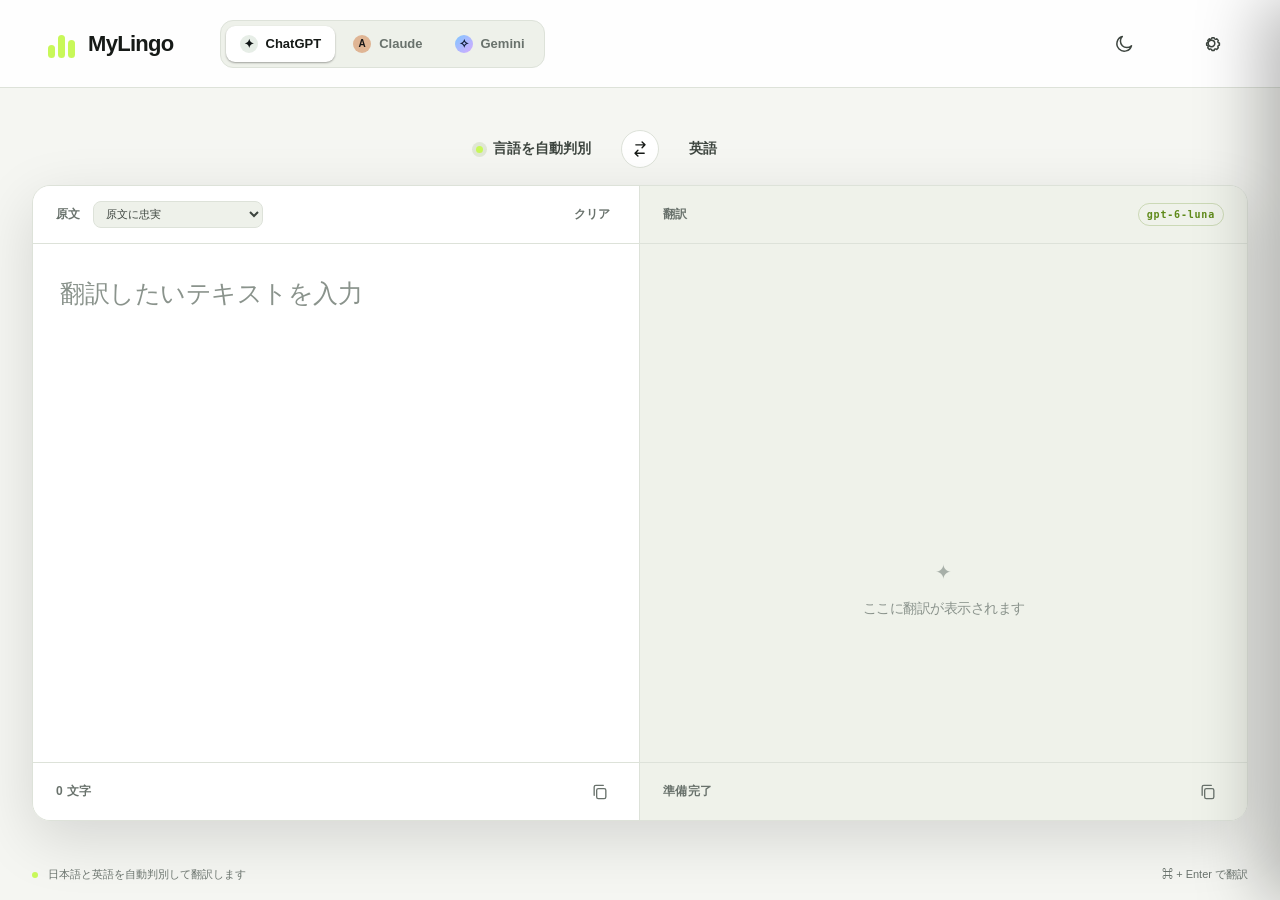
==== index.html @ b33d7283 "Show the model in the web app, show the commit hash, update default models - Web app: the translatio" ====
<!doctype html>
<html lang="ja">
  <head>
    <meta charset="UTF-8" />
    <meta name="viewport" content="width=device-width, initial-scale=1.0" />
    <meta http-equiv="Content-Security-Policy" content="default-src 'self'; script-src 'self'; style-src 'self' https://fonts.googleapis.com; font-src https://fonts.gstatic.com; connect-src 'self' https://api.openai.com https://api.anthropic.com https://generativelanguage.googleapis.com; img-src 'self' data:;" />
    <meta name="theme-color" content="#101416" />
    <title>MyLingo — AI Translator</title>
    <link rel="icon" type="image/svg+xml" href="assets/favicon.svg" />
    <link rel="preconnect" href="https://fonts.googleapis.com" />
    <link rel="preconnect" href="https://fonts.gstatic.com" crossorigin />
    <link href="https://fonts.googleapis.com/css2?family=DM+Mono:wght@400;500&family=Manrope:wght@400;500;600;700;800&family=Noto+Sans+JP:wght@400;500;600;700&display=swap" rel="stylesheet" />
    <link rel="stylesheet" href="styles.css" />
  </head>
  <body>
    <main class="app-shell">
      <header class="topbar">
        <a class="brand" href="#" aria-label="MyLingo home">
          <span class="brand-mark"><i></i><i></i><i></i></span>
          <span>MyLingo</span>
        </a>

        <div class="provider-switcher" role="tablist" aria-label="AI model provider">
          <button class="provider active" data-provider="openai" role="tab" aria-selected="true">
            <span class="provider-orb openai">✦</span>ChatGPT
          </button>
          <button class="provider" data-provider="anthropic" role="tab" aria-selected="false">
            <span class="provider-orb anthropic">A</span>Claude
          </button>
          <button class="provider" data-provider="gemini" role="tab" aria-selected="false">
            <span class="provider-orb gemini">✧</span>Gemini
          </button>
        </div>

        <button class="icon-button theme-toggle" id="themeToggle" aria-label="表示テーマを切り替え" title="テーマ切替" aria-pressed="false">
          <svg class="icon-sun" viewBox="0 0 24 24" aria-hidden="true"><circle cx="12" cy="12" r="4.2"/><path d="M12 3v2.2M12 18.8V21M4.2 12H2M22 12h-2.2M5.6 5.6l1.5 1.5M16.9 16.9l1.5 1.5M18.4 5.6l-1.5 1.5M7.1 16.9l-1.5 1.5"/></svg>
          <svg class="icon-moon" viewBox="0 0 24 24" aria-hidden="true"><path d="M20 14.5A8.5 8.5 0 1 1 9.5 4a7 7 0 0 0 10.5 10.5Z"/></svg>
        </button>

        <button class="icon-button settings-trigger" aria-label="設定を開く" title="設定">
          <svg viewBox="0 0 24 24" aria-hidden="true"><path d="M12 8.25a3.75 3.75 0 1 0 0 7.5 3.75 3.75 0 0 0 0-7.5Z"/><path d="M19.4 15a1.7 1.7 0 0 0 .34 1.88l.06.06-1.8 1.8-.06-.06a1.7 1.7 0 0 0-1.88-.34 1.7 1.7 0 0 0-1.03 1.56V20h-2.55v-.08A1.7 1.7 0 0 0 11.45 18.36a1.7 1.7 0 0 0-1.88.34l-.06.06-1.8-1.8.06-.06A1.7 1.7 0 0 0 8.1 15a1.7 1.7 0 0 0-1.56-1.03h-.08v-2.55h.08A1.7 1.7 0 0 0 8.1 10.4a1.7 1.7 0 0 0-.34-1.88L7.7 8.46l1.8-1.8.06.06a1.7 1.7 0 0 0 1.88.34 1.7 1.7 0 0 0 1.03-1.56v-.08h2.55v.08a1.7 1.7 0 0 0 1.03 1.56 1.7 1.7 0 0 0 1.88-.34l.06-.06 1.8 1.8-.06.06a1.7 1.7 0 0 0-.34 1.88 1.7 1.7 0 0 0 1.56 1.03h.08v2.55h-.08A1.7 1.7 0 0 0 19.4 15Z"/></svg>
        </button>
      </header>

      <section class="workspace" aria-label="翻訳ワークスペース">
        <div class="language-strip">
          <div class="language source-language"><span class="status-dot"></span><span id="sourceLang">言語を自動判別</span></div>
          <button class="swap-button" id="swapButton" aria-label="翻訳結果を入力欄に入れ替え" title="翻訳結果を左側にコピー">
            <svg viewBox="0 0 24 24" aria-hidden="true"><path d="M7 7h11M14.5 3.5 18 7l-3.5 3.5M17 17H6M9.5 20.5 6 17l3.5-3.5"/></svg>
          </button>
          <div class="language target-language"><span id="targetLang">英語</span></div>
        </div>

        <div class="panes">
          <section class="pane input-pane">
            <div class="pane-head">
              <div class="pane-head-left">
                <span>原文</span>
                <select id="modeSelect" class="mode-select" aria-label="翻訳モード">
                  <option value="faithful">原文に忠実</option>
                  <option value="natural">ネイティブらしい自然な訳</option>
                  <option value="business">ビジネス文書向け</option>
                  <option value="casual">会話・SNS向け</option>
                  <option value="technical">技術文書向け</option>
                </select>
              </div>
              <button id="clearButton" class="text-button">クリア</button>
            </div>
            <textarea id="sourceText" placeholder="翻訳したいテキストを入力" autofocus></textarea>
            <div class="pane-footer"><span id="characterCount">0 文字</span><button class="copy-button" data-copy="sourceText" aria-label="原文をコピー"><svg viewBox="0 0 24 24"><rect x="8" y="8" width="11" height="12" rx="2"/><path d="M5 16V6a2 2 0 0 1 2-2h9"/></svg></button></div>
          </section>

          <section class="pane output-pane">
            <div class="pane-head"><span>翻訳</span><span class="model-label" id="modelLabel"></span></div>
            <div id="translation" class="translation" aria-live="polite">
              <div class="empty-state"><span class="empty-star">✦</span><p>ここに翻訳が表示されます</p></div>
            </div>
            <div class="pane-footer"><span id="translationStatus">準備完了</span><button class="copy-button" data-copy="translation" aria-label="翻訳をコピー"><svg viewBox="0 0 24 24"><rect x="8" y="8" width="11" height="12" rx="2"/><path d="M5 16V6a2 2 0 0 1 2-2h9"/></svg></button></div>
          </section>
        </div>
      </section>

      <footer><span><i></i> 日本語と英語を自動判別して翻訳します</span><span>⌘ + Enter で翻訳<span class="commit-hash" id="commitHash" title="コミット"></span></span></footer>
    </main>

    <aside class="settings-panel" id="settingsPanel" aria-hidden="true">
      <div class="settings-head"><div><p class="eyebrow">LOCAL SETTINGS</p><h2>接続設定</h2></div><button class="icon-button close-settings" aria-label="設定を閉じる">×</button></div>
      <p class="settings-description">選択中のAIサービスのAPIキーを入力してください。キーはこのブラウザ内にのみ保存されます。</p>
      <label class="field-label" for="apiKey">API キー <span id="keyProvider">ChatGPT</span></label>
      <div class="key-field"><input id="apiKey" type="password" autocomplete="off" placeholder="API key を貼り付け"/><button id="toggleKey" aria-label="APIキーを表示">表示</button></div>
      <label class="field-label" for="modelInput">モデル</label>
      <input id="modelInput" class="model-input" type="text" />
      <button id="saveSettings" class="save-button">保存する</button>
      <section class="vault" aria-labelledby="vaultTitle">
        <h3 class="vault-title" id="vaultTitle">APIキーの暗号化</h3>
        <div id="vaultPanel"></div>
      </section>
      <p class="security-note">このアプリはサーバーを経由しないため、APIキーはご自身の端末から各サービスへ直接送信されます。</p>
    </aside>
    <div id="scrim" class="scrim"></div>
    <div id="toast" class="toast" role="status"></div>
    <script src="extension/lib/version.js"></script>
    <script src="extension/lib/vault.js"></script>
    <script src="app.js"></script>
  </body>
</html>
---- styles.css ----
:root { --bg:#111516; --surface:#171c1d; --surface-2:#1c2223; --surface-alt:#151a1b; --line:#2a3233; --text:#edf0ea; --text-secondary:#cbd1cd; --muted:#8f9894; --muted-2:#7f8985; --placeholder:#66706d; --empty-text:#6d7774; --empty-star:#55605b; --topbar-bg:rgba(17,21,22,.94); --chip-bg:#141819; --chip-active-bg:#2a3030; --panel-bg:#191f20; --input-bg:#121617; --input-btn-bg:#202627; --input-btn-text:#aeb5b2; --lime:#c8f859; --lime-dark:#a9d54a; --lime-ink:#c8f859; --lime-border:#c8f85955; --dot-glow:#c8f85915; --blue:#68aefb; --warn:#f5c26b; --error:#ff8f8f; }
:root[data-theme="light"] { --bg:#f5f6f2; --surface:#ffffff; --surface-2:#eef1ea; --surface-alt:#eff2ea; --line:#dde2d9; --text:#161a17; --text-secondary:#3d453f; --muted:#69726c; --muted-2:#5c6660; --placeholder:#8a938c; --empty-text:#8a938c; --empty-star:#a7afa8; --topbar-bg:rgba(255,255,255,.92); --chip-bg:#eef1ea; --chip-active-bg:#ffffff; --panel-bg:#ffffff; --input-bg:#f2f4ef; --input-btn-bg:#e6e9e1; --input-btn-text:#4b5349; --lime-ink:#5f8a1a; --lime-border:#5f8a1a40; --dot-glow:#5f8a1a22; --warn:#a46200; --error:#c62828; }
* { box-sizing:border-box; } body { margin:0; color:var(--text); background:var(--bg); font-family:Manrope,"Noto Sans JP",sans-serif; min-height:100vh; transition:background-color .2s ease, color .2s ease; }
button,input,textarea { font:inherit; } button { color:inherit; cursor:pointer; } .app-shell { min-height:100vh; display:flex; flex-direction:column; }
.topbar { height:88px; padding:0 48px; border-bottom:1px solid var(--line); display:flex; align-items:center; gap:46px; background:var(--topbar-bg); }
.brand { display:flex; align-items:center; gap:12px; color:var(--text); text-decoration:none; font-size:22px; font-weight:800; letter-spacing:-.7px; } .brand-mark { width:28px; height:28px; display:flex; gap:3px; align-items:flex-end; } .brand-mark i { width:7px; border-radius:6px; background:var(--lime); display:block; } .brand-mark i:nth-child(1){height:13px}.brand-mark i:nth-child(2){height:23px}.brand-mark i:nth-child(3){height:18px}
.provider-switcher { display:flex; gap:4px; padding:5px; border:1px solid var(--line); border-radius:13px; background:var(--chip-bg); } .provider { border:0; background:transparent; border-radius:9px; color:var(--muted); display:flex; gap:8px; align-items:center; padding:9px 14px; font-weight:700; font-size:13px; transition:.2s; } .provider:hover{color:var(--text)} .provider.active { background:var(--chip-active-bg); color:var(--text); box-shadow:0 1px 2px #0005; }
.provider-orb { width:18px; height:18px; display:grid; place-items:center; border-radius:50%; font-size:12px; line-height:1; } .openai{color:#101516;background:#e7eee7}.anthropic{color:#151617;background:#dfb594;font-size:10px}.gemini{color:#152140;background:linear-gradient(135deg,#80c7ff,#d6aaff)}
.icon-button { border:1px solid transparent; background:transparent; border-radius:10px; padding:9px; display:grid; place-items:center; } .icon-button:hover { background:var(--surface-2); border-color:var(--line); } .icon-button svg { width:21px; height:21px; fill:none; stroke:currentColor; stroke-width:1.7; stroke-linecap:round; stroke-linejoin:round; } .settings-trigger { color:var(--text-secondary); } .theme-toggle { margin-left:auto; color:var(--text-secondary); } .theme-toggle .icon-moon { display:none; } :root[data-theme="light"] .theme-toggle .icon-sun { display:none; } :root[data-theme="light"] .theme-toggle .icon-moon { display:block; }
.workspace { flex:1; width:min(1320px, calc(100% - 64px)); margin:0 auto; padding:42px 0 27px; display:flex; flex-direction:column; }.language-strip { display:grid; grid-template-columns:1fr 62px 1fr; align-items:center; width:100%; margin-bottom:17px; }.language { display:flex; align-items:center; gap:10px; font-size:14px; font-weight:700; color:var(--text-secondary); }.source-language { justify-content:flex-end; padding-right:18px; }.target-language { padding-left:18px; }.status-dot{width:7px;height:7px;border-radius:99px;background:var(--lime);box-shadow:0 0 0 4px var(--dot-glow)}.swap-button{width:38px;height:38px;justify-self:center;border-radius:50%;border:1px solid var(--line);background:var(--surface);display:grid;place-items:center;transition:.2s}.swap-button:hover{border-color:var(--lime);color:var(--lime);transform:rotate(180deg)}.swap-button svg{fill:none;stroke:currentColor;stroke-width:1.7;stroke-linecap:round;stroke-linejoin:round;width:20px}
.panes { flex:1; min-height:480px; display:grid; grid-template-columns:1fr 1fr; border:1px solid var(--line); border-radius:18px; overflow:hidden; box-shadow:0 18px 60px #0002; }.pane { min-width:0; display:flex; flex-direction:column; min-height:480px; background:var(--surface); }.input-pane{border-right:1px solid var(--line)}.output-pane{background:var(--surface-alt)}.pane-head,.pane-footer{height:58px;padding:0 23px;display:flex;align-items:center;justify-content:space-between;border-color:var(--line);color:var(--muted);font-size:12px;font-weight:700;letter-spacing:.03em}.pane-head{border-bottom:1px solid var(--line)}.pane-footer{border-top:1px solid var(--line);margin-top:auto}.text-button{border:0;background:transparent;color:var(--muted);font-size:12px;padding:6px;}.text-button:hover{color:var(--text)}.pane-head-left{display:flex;align-items:center;gap:12px;min-width:0}.mode-select{border:1px solid var(--line);background:var(--surface-2);color:var(--text-secondary);font:11px "DM Mono",monospace;padding:5px 8px;border-radius:8px;max-width:180px}textarea{flex:1;resize:none;border:0;outline:0;background:transparent;color:var(--text);padding:28px 27px;font-family:"Noto Sans JP",Manrope,sans-serif;font-size:25px;line-height:1.7;letter-spacing:-.5px}textarea::placeholder{color:var(--placeholder)}.model-label{font-family:"DM Mono",monospace;font-size:10px;letter-spacing:.08em;color:var(--lime-ink);border:1px solid var(--lime-border);padding:5px 8px;border-radius:99px;max-width:220px;overflow:hidden;text-overflow:ellipsis;white-space:nowrap}.translation{flex:1;padding:28px 27px;font-family:"Noto Sans JP",Manrope,sans-serif;font-size:25px;line-height:1.7;letter-spacing:-.5px;white-space:pre-wrap}.empty-state{height:100%;display:flex;align-items:center;justify-content:center;flex-direction:column;gap:8px;color:var(--empty-text);font-family:Manrope,sans-serif;font-size:14px}.empty-state p{margin:0}.empty-star{color:var(--empty-star);font-size:20px}.copy-button{border:0;background:transparent;color:var(--muted);padding:6px;display:grid;place-items:center}.copy-button:hover{color:var(--text)}.copy-button svg{width:20px;height:20px;fill:none;stroke:currentColor;stroke-width:1.6;stroke-linecap:round;stroke-linejoin:round}
.commit-hash{margin-left:14px;font-family:"DM Mono",monospace;font-size:10px;opacity:.45}.commit-hash:empty{display:none}
footer{width:min(1320px,calc(100% - 64px));margin:0 auto;height:52px;color:var(--muted);font-size:11px;display:flex;align-items:center;justify-content:space-between}.app-shell footer i{display:inline-block;width:6px;height:6px;border-radius:50%;background:var(--lime);margin-right:7px}
.scrim{position:fixed;inset:0;background:#0008;opacity:0;visibility:hidden;transition:.25s;z-index:5}.settings-panel{position:fixed;z-index:6;right:0;top:0;height:100dvh;width:min(420px,100vw);background:var(--panel-bg);border-left:1px solid var(--line);padding:36px;transform:translateX(100%);transition:.28s ease;box-shadow:-20px 0 60px #0004;overflow-y:auto}.settings-panel.open{transform:translateX(0)}.scrim.show{opacity:1;visibility:visible}.settings-head{display:flex;justify-content:space-between;align-items:flex-start}.eyebrow{font:10px "DM Mono",monospace;letter-spacing:.12em;color:var(--lime-ink);margin:0 0 8px}.settings-head h2{font-size:25px;margin:0;letter-spacing:-1px}.close-settings{font-size:26px;line-height:20px;color:var(--muted)}.settings-description{margin:32px 0 28px;color:var(--muted-2);font-size:13px;line-height:1.8}.field-label{display:block;color:var(--text-secondary);font-size:12px;font-weight:700;margin:19px 0 9px}.field-label span{color:var(--lime-ink);font-weight:500;margin-left:5px}.key-field{display:flex;border:1px solid var(--line);border-radius:9px;overflow:hidden;background:var(--input-bg)}.key-field input,.model-input{color:var(--text);border:0;outline:0;background:transparent;width:100%;padding:13px;font:13px "DM Mono",monospace}.key-field button{border:0;border-left:1px solid var(--line);background:var(--input-btn-bg);color:var(--input-btn-text);padding:0 12px;font-size:11px}.model-input{border:1px solid var(--line);border-radius:9px}.save-button{border:0;background:var(--lime);color:#17200b;border-radius:9px;width:100%;margin-top:30px;padding:14px;font-size:13px;font-weight:800}.save-button:hover{background:#d5ff78}.security-note{font-size:11px;color:var(--muted-2);line-height:1.7;margin-top:18px}.toast{position:fixed;z-index:10;bottom:26px;left:50%;transform:translate(-50%,20px);background:#e8eee6;color:#172017;font-size:12px;font-weight:700;padding:10px 16px;border-radius:9px;opacity:0;visibility:hidden;transition:.2s}.toast.show{opacity:1;visibility:visible;transform:translate(-50%,0)}
.vault{margin-top:30px;padding-top:22px;border-top:1px solid var(--line)}.vault-title{font-size:13px;margin:0 0 4px;color:var(--text)}.vault-status{color:var(--muted-2);font-size:12px;line-height:1.8;margin:8px 0 12px}.vault-status.ok{color:var(--lime-ink)}.vault-status.warn{color:var(--warn)}.vault-input{display:block;width:100%;margin-bottom:8px;color:var(--text);background:var(--input-bg);border:1px solid var(--line);border-radius:9px;outline:0;padding:12px 13px;font:13px "DM Mono",monospace}.vault-input:focus{border-color:var(--lime-border)}.vault-buttons{display:flex;flex-wrap:wrap;gap:8px}.vault-button{border:1px solid var(--line);background:var(--input-btn-bg);color:var(--text-secondary);border-radius:9px;padding:10px 14px;font-size:12px;font-weight:700}.vault-button.primary{border-color:transparent;background:var(--lime);color:#17200b}.vault-button:disabled,.vault-link:disabled{opacity:.5;cursor:progress}.vault-link{border:0;background:transparent;color:var(--muted);font-size:11px;padding:10px 0 0;text-decoration:underline}.vault-options{display:grid;gap:6px;margin:12px 0 4px}.vault-option{display:flex;gap:10px;align-items:flex-start;padding:10px 12px;border:1px solid var(--line);border-radius:9px;cursor:pointer}.vault-option:has(input:checked){border-color:var(--lime-border);background:var(--input-bg)}.vault-option:has(input:disabled:not(:checked)){opacity:.5;cursor:not-allowed}.vault-option input{margin:3px 0 0;accent-color:var(--lime-ink)}.vault-option strong{display:block;font-size:12px;color:var(--text)}.vault-option small{display:block;font-size:11px;color:var(--muted-2);line-height:1.6;margin-top:2px}.vault-error{color:var(--error);font-size:12px;line-height:1.7;margin:10px 0 0}
@media (max-width:720px){.topbar{height:auto;padding:18px 20px;gap:15px}.provider-switcher{margin-left:auto}.provider{padding:8px}.provider:not(.active){font-size:0}.provider:not(.active) .provider-orb{font-size:12px}.theme-toggle{margin-left:0}.workspace{width:calc(100% - 28px);padding-top:24px}.panes{grid-template-columns:1fr;overflow:visible;border-radius:14px}.pane{min-height:360px}.input-pane{border-right:0;border-bottom:1px solid var(--line)}.language-strip{margin-bottom:12px}.source-language{justify-content:flex-start}.target-language{justify-content:flex-end}textarea,.translation{font-size:20px;padding:22px}.translation{min-height:230px}footer{width:calc(100% - 28px);font-size:10px}.settings-panel{padding:28px 22px}}
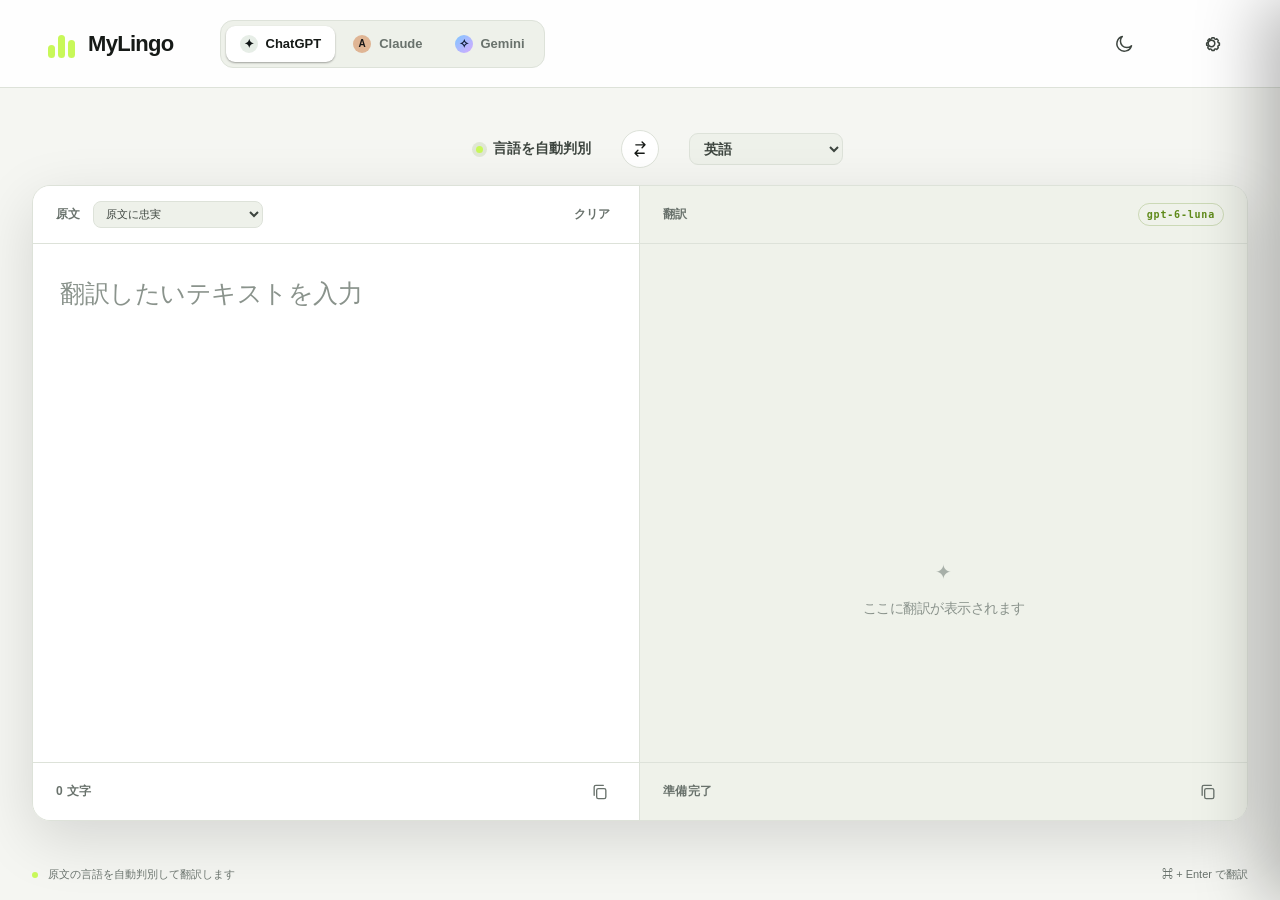
==== commit 3e48d5ce: "翻訳先言語を整理: Webはドロップダウン＋その他入力、拡張機能は自動を削除 - Web: 翻訳先をドロップダウンで選択（英語・日本語ほか主要言語）、   「その他…」で言語名を自由入力。選択は lo" ====
--- a/index.html
+++ b/index.html
@@ -48,7 +48,10 @@
           <button class="swap-button" id="swapButton" aria-label="翻訳結果を入力欄に入れ替え" title="翻訳結果を左側にコピー">
             <svg viewBox="0 0 24 24" aria-hidden="true"><path d="M7 7h11M14.5 3.5 18 7l-3.5 3.5M17 17H6M9.5 20.5 6 17l3.5-3.5"/></svg>
           </button>
-          <div class="language target-language"><span id="targetLang">英語</span></div>
+          <div class="language target-language">
+            <select id="targetSelect" class="target-select" aria-label="翻訳先の言語"></select>
+            <input id="customTarget" class="custom-target" type="text" placeholder="言語名（例: アラビア語）" aria-label="翻訳先の言語名" hidden />
+          </div>
         </div>
 
         <div class="panes">
@@ -80,7 +83,7 @@
         </div>
       </section>
 
-      <footer><span><i></i> 日本語と英語を自動判別して翻訳します</span><span>⌘ + Enter で翻訳<span class="commit-hash" id="commitHash" title="コミット"></span></span></footer>
+      <footer><span><i></i> 原文の言語を自動判別して翻訳します</span><span>⌘ + Enter で翻訳</span></footer>
     </main>
 
     <aside class="settings-panel" id="settingsPanel" aria-hidden="true">
@@ -96,6 +99,7 @@
         <div id="vaultPanel"></div>
       </section>
       <p class="security-note">このアプリはサーバーを経由しないため、APIキーはご自身の端末から各サービスへ直接送信されます。</p>
+      <p class="commit-hash">コミット <span id="commitHash"></span></p>
     </aside>
     <div id="scrim" class="scrim"></div>
     <div id="toast" class="toast" role="status"></div>
--- a/styles.css
+++ b/styles.css
@@ -7,10 +7,10 @@
 .provider-switcher { display:flex; gap:4px; padding:5px; border:1px solid var(--line); border-radius:13px; background:var(--chip-bg); } .provider { border:0; background:transparent; border-radius:9px; color:var(--muted); display:flex; gap:8px; align-items:center; padding:9px 14px; font-weight:700; font-size:13px; transition:.2s; } .provider:hover{color:var(--text)} .provider.active { background:var(--chip-active-bg); color:var(--text); box-shadow:0 1px 2px #0005; }
 .provider-orb { width:18px; height:18px; display:grid; place-items:center; border-radius:50%; font-size:12px; line-height:1; } .openai{color:#101516;background:#e7eee7}.anthropic{color:#151617;background:#dfb594;font-size:10px}.gemini{color:#152140;background:linear-gradient(135deg,#80c7ff,#d6aaff)}
 .icon-button { border:1px solid transparent; background:transparent; border-radius:10px; padding:9px; display:grid; place-items:center; } .icon-button:hover { background:var(--surface-2); border-color:var(--line); } .icon-button svg { width:21px; height:21px; fill:none; stroke:currentColor; stroke-width:1.7; stroke-linecap:round; stroke-linejoin:round; } .settings-trigger { color:var(--text-secondary); } .theme-toggle { margin-left:auto; color:var(--text-secondary); } .theme-toggle .icon-moon { display:none; } :root[data-theme="light"] .theme-toggle .icon-sun { display:none; } :root[data-theme="light"] .theme-toggle .icon-moon { display:block; }
-.workspace { flex:1; width:min(1320px, calc(100% - 64px)); margin:0 auto; padding:42px 0 27px; display:flex; flex-direction:column; }.language-strip { display:grid; grid-template-columns:1fr 62px 1fr; align-items:center; width:100%; margin-bottom:17px; }.language { display:flex; align-items:center; gap:10px; font-size:14px; font-weight:700; color:var(--text-secondary); }.source-language { justify-content:flex-end; padding-right:18px; }.target-language { padding-left:18px; }.status-dot{width:7px;height:7px;border-radius:99px;background:var(--lime);box-shadow:0 0 0 4px var(--dot-glow)}.swap-button{width:38px;height:38px;justify-self:center;border-radius:50%;border:1px solid var(--line);background:var(--surface);display:grid;place-items:center;transition:.2s}.swap-button:hover{border-color:var(--lime);color:var(--lime);transform:rotate(180deg)}.swap-button svg{fill:none;stroke:currentColor;stroke-width:1.7;stroke-linecap:round;stroke-linejoin:round;width:20px}
+.workspace { flex:1; width:min(1320px, calc(100% - 64px)); margin:0 auto; padding:42px 0 27px; display:flex; flex-direction:column; }.language-strip { display:grid; grid-template-columns:minmax(0,1fr) 62px minmax(0,1fr); align-items:center; width:100%; margin-bottom:17px; }.language { display:flex; align-items:center; gap:10px; font-size:14px; font-weight:700; color:var(--text-secondary); }.source-language { justify-content:flex-end; padding-right:18px; }.target-language { padding-left:18px; }.target-select,.custom-target{border:1px solid var(--line);background:var(--surface-2);color:var(--text-secondary);font:inherit;padding:6px 10px;border-radius:9px;min-width:0}.target-select:focus,.custom-target:focus{outline:0;border-color:var(--lime)}.custom-target{width:180px;max-width:100%}.custom-target[hidden]{display:none}.status-dot{width:7px;height:7px;border-radius:99px;background:var(--lime);box-shadow:0 0 0 4px var(--dot-glow)}.swap-button{width:38px;height:38px;justify-self:center;border-radius:50%;border:1px solid var(--line);background:var(--surface);display:grid;place-items:center;transition:.2s}.swap-button:hover{border-color:var(--lime);color:var(--lime);transform:rotate(180deg)}.swap-button svg{fill:none;stroke:currentColor;stroke-width:1.7;stroke-linecap:round;stroke-linejoin:round;width:20px}
 .panes { flex:1; min-height:480px; display:grid; grid-template-columns:1fr 1fr; border:1px solid var(--line); border-radius:18px; overflow:hidden; box-shadow:0 18px 60px #0002; }.pane { min-width:0; display:flex; flex-direction:column; min-height:480px; background:var(--surface); }.input-pane{border-right:1px solid var(--line)}.output-pane{background:var(--surface-alt)}.pane-head,.pane-footer{height:58px;padding:0 23px;display:flex;align-items:center;justify-content:space-between;border-color:var(--line);color:var(--muted);font-size:12px;font-weight:700;letter-spacing:.03em}.pane-head{border-bottom:1px solid var(--line)}.pane-footer{border-top:1px solid var(--line);margin-top:auto}.text-button{border:0;background:transparent;color:var(--muted);font-size:12px;padding:6px;}.text-button:hover{color:var(--text)}.pane-head-left{display:flex;align-items:center;gap:12px;min-width:0}.mode-select{border:1px solid var(--line);background:var(--surface-2);color:var(--text-secondary);font:11px "DM Mono",monospace;padding:5px 8px;border-radius:8px;max-width:180px}textarea{flex:1;resize:none;border:0;outline:0;background:transparent;color:var(--text);padding:28px 27px;font-family:"Noto Sans JP",Manrope,sans-serif;font-size:25px;line-height:1.7;letter-spacing:-.5px}textarea::placeholder{color:var(--placeholder)}.model-label{font-family:"DM Mono",monospace;font-size:10px;letter-spacing:.08em;color:var(--lime-ink);border:1px solid var(--lime-border);padding:5px 8px;border-radius:99px;max-width:220px;overflow:hidden;text-overflow:ellipsis;white-space:nowrap}.translation{flex:1;padding:28px 27px;font-family:"Noto Sans JP",Manrope,sans-serif;font-size:25px;line-height:1.7;letter-spacing:-.5px;white-space:pre-wrap}.empty-state{height:100%;display:flex;align-items:center;justify-content:center;flex-direction:column;gap:8px;color:var(--empty-text);font-family:Manrope,sans-serif;font-size:14px}.empty-state p{margin:0}.empty-star{color:var(--empty-star);font-size:20px}.copy-button{border:0;background:transparent;color:var(--muted);padding:6px;display:grid;place-items:center}.copy-button:hover{color:var(--text)}.copy-button svg{width:20px;height:20px;fill:none;stroke:currentColor;stroke-width:1.6;stroke-linecap:round;stroke-linejoin:round}
-.commit-hash{margin-left:14px;font-family:"DM Mono",monospace;font-size:10px;opacity:.45}.commit-hash:empty{display:none}
+.commit-hash{margin:18px 0 0;color:var(--muted);font-family:"DM Mono",monospace;font-size:10px;opacity:.6}.commit-hash:has(span:empty){display:none}
 footer{width:min(1320px,calc(100% - 64px));margin:0 auto;height:52px;color:var(--muted);font-size:11px;display:flex;align-items:center;justify-content:space-between}.app-shell footer i{display:inline-block;width:6px;height:6px;border-radius:50%;background:var(--lime);margin-right:7px}
 .scrim{position:fixed;inset:0;background:#0008;opacity:0;visibility:hidden;transition:.25s;z-index:5}.settings-panel{position:fixed;z-index:6;right:0;top:0;height:100dvh;width:min(420px,100vw);background:var(--panel-bg);border-left:1px solid var(--line);padding:36px;transform:translateX(100%);transition:.28s ease;box-shadow:-20px 0 60px #0004;overflow-y:auto}.settings-panel.open{transform:translateX(0)}.scrim.show{opacity:1;visibility:visible}.settings-head{display:flex;justify-content:space-between;align-items:flex-start}.eyebrow{font:10px "DM Mono",monospace;letter-spacing:.12em;color:var(--lime-ink);margin:0 0 8px}.settings-head h2{font-size:25px;margin:0;letter-spacing:-1px}.close-settings{font-size:26px;line-height:20px;color:var(--muted)}.settings-description{margin:32px 0 28px;color:var(--muted-2);font-size:13px;line-height:1.8}.field-label{display:block;color:var(--text-secondary);font-size:12px;font-weight:700;margin:19px 0 9px}.field-label span{color:var(--lime-ink);font-weight:500;margin-left:5px}.key-field{display:flex;border:1px solid var(--line);border-radius:9px;overflow:hidden;background:var(--input-bg)}.key-field input,.model-input{color:var(--text);border:0;outline:0;background:transparent;width:100%;padding:13px;font:13px "DM Mono",monospace}.key-field button{border:0;border-left:1px solid var(--line);background:var(--input-btn-bg);color:var(--input-btn-text);padding:0 12px;font-size:11px}.model-input{border:1px solid var(--line);border-radius:9px}.save-button{border:0;background:var(--lime);color:#17200b;border-radius:9px;width:100%;margin-top:30px;padding:14px;font-size:13px;font-weight:800}.save-button:hover{background:#d5ff78}.security-note{font-size:11px;color:var(--muted-2);line-height:1.7;margin-top:18px}.toast{position:fixed;z-index:10;bottom:26px;left:50%;transform:translate(-50%,20px);background:#e8eee6;color:#172017;font-size:12px;font-weight:700;padding:10px 16px;border-radius:9px;opacity:0;visibility:hidden;transition:.2s}.toast.show{opacity:1;visibility:visible;transform:translate(-50%,0)}
-.vault{margin-top:30px;padding-top:22px;border-top:1px solid var(--line)}.vault-title{font-size:13px;margin:0 0 4px;color:var(--text)}.vault-status{color:var(--muted-2);font-size:12px;line-height:1.8;margin:8px 0 12px}.vault-status.ok{color:var(--lime-ink)}.vault-status.warn{color:var(--warn)}.vault-input{display:block;width:100%;margin-bottom:8px;color:var(--text);background:var(--input-bg);border:1px solid var(--line);border-radius:9px;outline:0;padding:12px 13px;font:13px "DM Mono",monospace}.vault-input:focus{border-color:var(--lime-border)}.vault-buttons{display:flex;flex-wrap:wrap;gap:8px}.vault-button{border:1px solid var(--line);background:var(--input-btn-bg);color:var(--text-secondary);border-radius:9px;padding:10px 14px;font-size:12px;font-weight:700}.vault-button.primary{border-color:transparent;background:var(--lime);color:#17200b}.vault-button:disabled,.vault-link:disabled{opacity:.5;cursor:progress}.vault-link{border:0;background:transparent;color:var(--muted);font-size:11px;padding:10px 0 0;text-decoration:underline}.vault-options{display:grid;gap:6px;margin:12px 0 4px}.vault-option{display:flex;gap:10px;align-items:flex-start;padding:10px 12px;border:1px solid var(--line);border-radius:9px;cursor:pointer}.vault-option:has(input:checked){border-color:var(--lime-border);background:var(--input-bg)}.vault-option:has(input:disabled:not(:checked)){opacity:.5;cursor:not-allowed}.vault-option input{margin:3px 0 0;accent-color:var(--lime-ink)}.vault-option strong{display:block;font-size:12px;color:var(--text)}.vault-option small{display:block;font-size:11px;color:var(--muted-2);line-height:1.6;margin-top:2px}.vault-error{color:var(--error);font-size:12px;line-height:1.7;margin:10px 0 0}
-@media (max-width:720px){.topbar{height:auto;padding:18px 20px;gap:15px}.provider-switcher{margin-left:auto}.provider{padding:8px}.provider:not(.active){font-size:0}.provider:not(.active) .provider-orb{font-size:12px}.theme-toggle{margin-left:0}.workspace{width:calc(100% - 28px);padding-top:24px}.panes{grid-template-columns:1fr;overflow:visible;border-radius:14px}.pane{min-height:360px}.input-pane{border-right:0;border-bottom:1px solid var(--line)}.language-strip{margin-bottom:12px}.source-language{justify-content:flex-start}.target-language{justify-content:flex-end}textarea,.translation{font-size:20px;padding:22px}.translation{min-height:230px}footer{width:calc(100% - 28px);font-size:10px}.settings-panel{padding:28px 22px}}
+.locked-state{display:flex;flex-direction:column;align-items:flex-start;gap:14px;font-size:15px;color:var(--text-secondary)}.locked-state p{margin:0}.unlock-button{border:0;background:var(--lime);color:#17200b;border-radius:9px;padding:11px 16px;font-size:13px;font-weight:800}.unlock-button:hover{background:#d5ff78}.unlock-button:disabled{opacity:.5;cursor:progress}.unlock-input{width:min(320px,100%);color:var(--text);background:var(--input-bg);border:1px solid var(--line);border-radius:9px;outline:0;padding:11px 13px;font:13px "DM Mono",monospace}.unlock-input:focus{border-color:var(--lime-border)}.unlock-error{color:var(--error);font-size:13px}.unlock-error:empty{display:none}.vault{margin-top:30px;padding-top:22px;border-top:1px solid var(--line)}.vault-title{font-size:13px;margin:0 0 4px;color:var(--text)}.vault-status{color:var(--muted-2);font-size:12px;line-height:1.8;margin:8px 0 12px}.vault-status.ok{color:var(--lime-ink)}.vault-status.warn{color:var(--warn)}.vault-input{display:block;width:100%;margin-bottom:8px;color:var(--text);background:var(--input-bg);border:1px solid var(--line);border-radius:9px;outline:0;padding:12px 13px;font:13px "DM Mono",monospace}.vault-input:focus{border-color:var(--lime-border)}.vault-buttons{display:flex;flex-wrap:wrap;gap:8px}.vault-button{border:1px solid var(--line);background:var(--input-btn-bg);color:var(--text-secondary);border-radius:9px;padding:10px 14px;font-size:12px;font-weight:700}.vault-button.primary{border-color:transparent;background:var(--lime);color:#17200b}.vault-button:disabled,.vault-link:disabled{opacity:.5;cursor:progress}.vault-link{border:0;background:transparent;color:var(--muted);font-size:11px;padding:10px 0 0;text-decoration:underline}.vault-options{display:grid;gap:6px;margin:12px 0 4px}.vault-option{display:flex;gap:10px;align-items:flex-start;padding:10px 12px;border:1px solid var(--line);border-radius:9px;cursor:pointer}.vault-option:has(input:checked){border-color:var(--lime-border);background:var(--input-bg)}.vault-option:has(input:disabled:not(:checked)){opacity:.5;cursor:not-allowed}.vault-option input{margin:3px 0 0;accent-color:var(--lime-ink)}.vault-option strong{display:block;font-size:12px;color:var(--text)}.vault-option small{display:block;font-size:11px;color:var(--muted-2);line-height:1.6;margin-top:2px}.vault-error{color:var(--error);font-size:12px;line-height:1.7;margin:10px 0 0}
+@media (max-width:720px){.topbar{height:auto;padding:18px 20px;gap:15px}.provider-switcher{margin-left:auto}.provider{padding:8px}.provider:not(.active){font-size:0}.provider:not(.active) .provider-orb{font-size:12px}.theme-toggle{margin-left:0}.workspace{width:calc(100% - 28px);padding-top:24px}.panes{grid-template-columns:1fr;overflow:visible;border-radius:14px}.pane{min-height:360px}.input-pane{border-right:0;border-bottom:1px solid var(--line)}.language-strip{margin-bottom:12px}.source-language{justify-content:flex-start}.target-language{justify-content:flex-end;flex-wrap:wrap;gap:6px;padding-left:0}.source-language{padding-right:0;white-space:nowrap}.target-select,.custom-target{width:100%}textarea,.translation{font-size:20px;padding:22px}.translation{min-height:230px}footer{width:calc(100% - 28px);font-size:10px}.settings-panel{padding:28px 22px}}
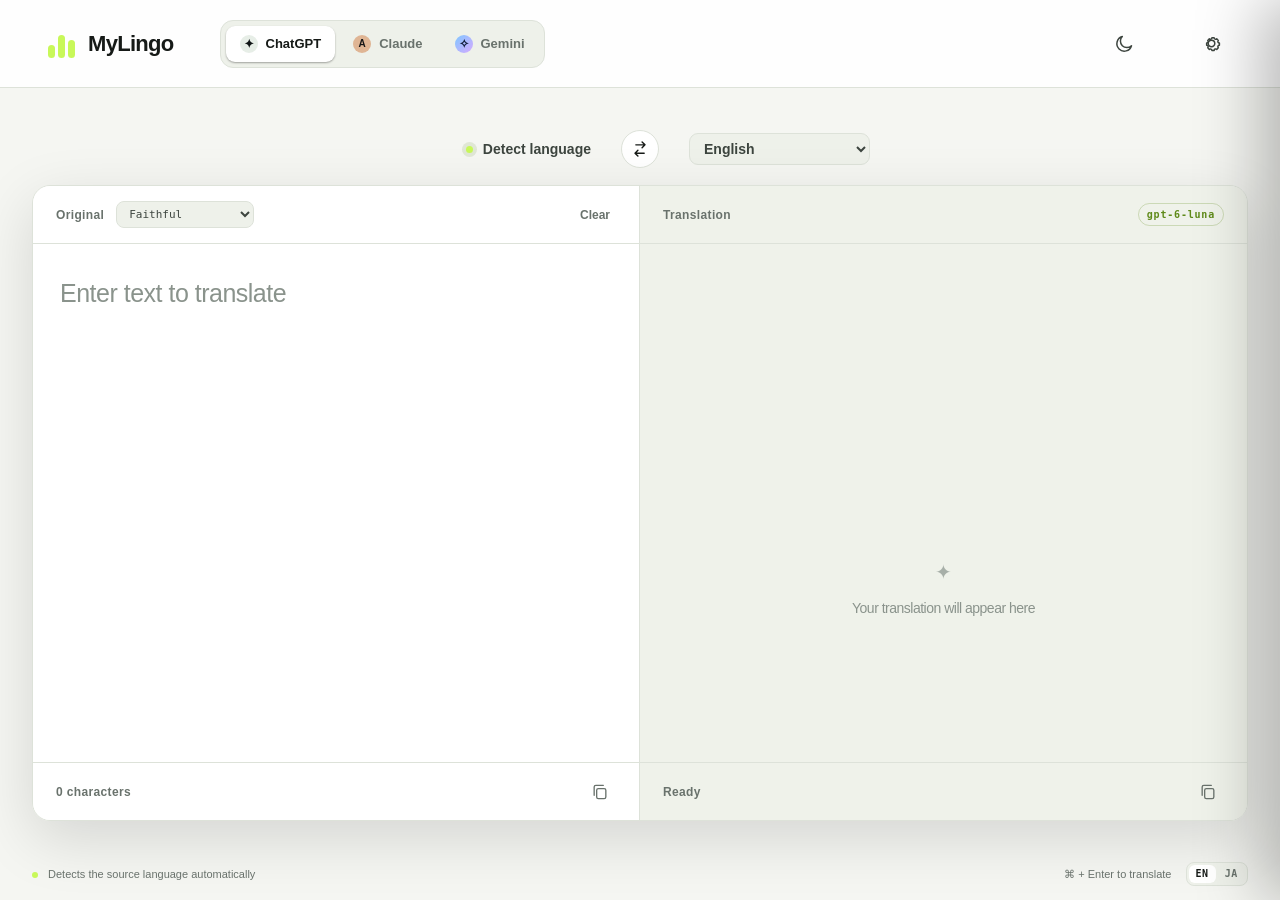
==== commit 88826d26: "UIを英語・日本語に対応し、READMEを英語版と日本語版に分ける - 共用の extension/lib/i18n.js に英語・日本語の文言を集約し、Webアプリと拡張機能（ポップアップ・設定画面" ====
--- a/index.html
+++ b/index.html
@@ -1,5 +1,5 @@
 <!doctype html>
-<html lang="ja">
+<html lang="en">
   <head>
     <meta charset="UTF-8" />
     <meta name="viewport" content="width=device-width, initial-scale=1.0" />
@@ -32,25 +32,25 @@
           </button>
         </div>
 
-        <button class="icon-button theme-toggle" id="themeToggle" aria-label="表示テーマを切り替え" title="テーマ切替" aria-pressed="false">
+        <button class="icon-button theme-toggle" id="themeToggle" aria-label="Switch theme" title="Theme" aria-pressed="false" data-i18n-attr="aria-label:web.theme;title:web.themeTitle">
           <svg class="icon-sun" viewBox="0 0 24 24" aria-hidden="true"><circle cx="12" cy="12" r="4.2"/><path d="M12 3v2.2M12 18.8V21M4.2 12H2M22 12h-2.2M5.6 5.6l1.5 1.5M16.9 16.9l1.5 1.5M18.4 5.6l-1.5 1.5M7.1 16.9l-1.5 1.5"/></svg>
           <svg class="icon-moon" viewBox="0 0 24 24" aria-hidden="true"><path d="M20 14.5A8.5 8.5 0 1 1 9.5 4a7 7 0 0 0 10.5 10.5Z"/></svg>
         </button>
 
-        <button class="icon-button settings-trigger" aria-label="設定を開く" title="設定">
+        <button class="icon-button settings-trigger" aria-label="Open settings" title="Settings" data-i18n-attr="aria-label:web.openSettings;title:web.settings">
           <svg viewBox="0 0 24 24" aria-hidden="true"><path d="M12 8.25a3.75 3.75 0 1 0 0 7.5 3.75 3.75 0 0 0 0-7.5Z"/><path d="M19.4 15a1.7 1.7 0 0 0 .34 1.88l.06.06-1.8 1.8-.06-.06a1.7 1.7 0 0 0-1.88-.34 1.7 1.7 0 0 0-1.03 1.56V20h-2.55v-.08A1.7 1.7 0 0 0 11.45 18.36a1.7 1.7 0 0 0-1.88.34l-.06.06-1.8-1.8.06-.06A1.7 1.7 0 0 0 8.1 15a1.7 1.7 0 0 0-1.56-1.03h-.08v-2.55h.08A1.7 1.7 0 0 0 8.1 10.4a1.7 1.7 0 0 0-.34-1.88L7.7 8.46l1.8-1.8.06.06a1.7 1.7 0 0 0 1.88.34 1.7 1.7 0 0 0 1.03-1.56v-.08h2.55v.08a1.7 1.7 0 0 0 1.03 1.56 1.7 1.7 0 0 0 1.88-.34l.06-.06 1.8 1.8-.06.06a1.7 1.7 0 0 0-.34 1.88 1.7 1.7 0 0 0 1.56 1.03h.08v2.55h-.08A1.7 1.7 0 0 0 19.4 15Z"/></svg>
         </button>
       </header>
 
-      <section class="workspace" aria-label="翻訳ワークスペース">
+      <section class="workspace" aria-label="Translation workspace" data-i18n-attr="aria-label:web.workspace">
         <div class="language-strip">
-          <div class="language source-language"><span class="status-dot"></span><span id="sourceLang">言語を自動判別</span></div>
-          <button class="swap-button" id="swapButton" aria-label="翻訳結果を入力欄に入れ替え" title="翻訳結果を左側にコピー">
+          <div class="language source-language"><span class="status-dot"></span><span id="sourceLang">Detect language</span></div>
+          <button class="swap-button" id="swapButton" aria-label="Swap original and translation" title="Swap original and translation" data-i18n-attr="aria-label:web.swap;title:web.swap">
             <svg viewBox="0 0 24 24" aria-hidden="true"><path d="M7 7h11M14.5 3.5 18 7l-3.5 3.5M17 17H6M9.5 20.5 6 17l3.5-3.5"/></svg>
           </button>
           <div class="language target-language">
-            <select id="targetSelect" class="target-select" aria-label="翻訳先の言語"></select>
-            <input id="customTarget" class="custom-target" type="text" placeholder="言語名（例: アラビア語）" aria-label="翻訳先の言語名" hidden />
+            <select id="targetSelect" class="target-select" aria-label="Target language" data-i18n-attr="aria-label:web.targetLanguage"></select>
+            <input id="customTarget" class="custom-target" type="text" placeholder="Language name (e.g. Arabic)" aria-label="Target language name" data-i18n-attr="placeholder:target.customPlaceholder;aria-label:target.customLabel" hidden />
           </div>
         </div>
 
@@ -58,53 +58,55 @@
           <section class="pane input-pane">
             <div class="pane-head">
               <div class="pane-head-left">
-                <span>原文</span>
-                <select id="modeSelect" class="mode-select" aria-label="翻訳モード">
-                  <option value="faithful">原文に忠実</option>
-                  <option value="natural">ネイティブらしい自然な訳</option>
-                  <option value="business">ビジネス文書向け</option>
-                  <option value="casual">会話・SNS向け</option>
-                  <option value="technical">技術文書向け</option>
+                <span data-i18n="web.original">Original</span>
+                <select id="modeSelect" class="mode-select" aria-label="Translation mode" data-i18n-attr="aria-label:mode.label">
+                  <option value="faithful" data-i18n="mode.faithful">Faithful</option>
+                  <option value="natural" data-i18n="mode.natural">Natural</option>
+                  <option value="business" data-i18n="mode.business">Business</option>
+                  <option value="casual" data-i18n="mode.casual">Casual &amp; social</option>
+                  <option value="technical" data-i18n="mode.technical">Technical</option>
                 </select>
               </div>
-              <button id="clearButton" class="text-button">クリア</button>
+              <button id="clearButton" class="text-button" data-i18n="web.clear">Clear</button>
             </div>
-            <textarea id="sourceText" placeholder="翻訳したいテキストを入力" autofocus></textarea>
-            <div class="pane-footer"><span id="characterCount">0 文字</span><button class="copy-button" data-copy="sourceText" aria-label="原文をコピー"><svg viewBox="0 0 24 24"><rect x="8" y="8" width="11" height="12" rx="2"/><path d="M5 16V6a2 2 0 0 1 2-2h9"/></svg></button></div>
+            <textarea id="sourceText" placeholder="Enter text to translate" data-i18n-attr="placeholder:web.sourcePlaceholder" autofocus></textarea>
+            <div class="pane-footer"><span id="characterCount">0 characters</span><button class="copy-button" data-copy="sourceText" aria-label="Copy original" data-i18n-attr="aria-label:web.copyOriginal"><svg viewBox="0 0 24 24"><rect x="8" y="8" width="11" height="12" rx="2"/><path d="M5 16V6a2 2 0 0 1 2-2h9"/></svg></button></div>
           </section>
 
           <section class="pane output-pane">
-            <div class="pane-head"><span>翻訳</span><span class="model-label" id="modelLabel"></span></div>
+            <div class="pane-head"><span data-i18n="web.translation">Translation</span><span class="model-label" id="modelLabel"></span></div>
             <div id="translation" class="translation" aria-live="polite">
-              <div class="empty-state"><span class="empty-star">✦</span><p>ここに翻訳が表示されます</p></div>
+              <div class="empty-state"><span class="empty-star">✦</span><p data-i18n="web.empty">Your translation will appear here</p></div>
             </div>
-            <div class="pane-footer"><span id="translationStatus">準備完了</span><button class="copy-button" data-copy="translation" aria-label="翻訳をコピー"><svg viewBox="0 0 24 24"><rect x="8" y="8" width="11" height="12" rx="2"/><path d="M5 16V6a2 2 0 0 1 2-2h9"/></svg></button></div>
+            <div class="pane-footer"><span id="translationStatus">Ready</span><button class="copy-button" data-copy="translation" aria-label="Copy translation" data-i18n-attr="aria-label:web.copyTranslation"><svg viewBox="0 0 24 24"><rect x="8" y="8" width="11" height="12" rx="2"/><path d="M5 16V6a2 2 0 0 1 2-2h9"/></svg></button></div>
           </section>
         </div>
       </section>
 
-      <footer><span><i></i> 原文の言語を自動判別して翻訳します</span><span>⌘ + Enter で翻訳</span></footer>
+      <footer><span><i></i> <span data-i18n="web.footerAuto">Detects the source language automatically</span></span><span class="footer-end"><span data-i18n="web.footerShortcut">⌘ + Enter to translate</span><span id="langSwitch"></span></span></footer>
     </main>
 
     <aside class="settings-panel" id="settingsPanel" aria-hidden="true">
-      <div class="settings-head"><div><p class="eyebrow">LOCAL SETTINGS</p><h2>接続設定</h2></div><button class="icon-button close-settings" aria-label="設定を閉じる">×</button></div>
-      <p class="settings-description">選択中のAIサービスのAPIキーを入力してください。キーはこのブラウザ内にのみ保存されます。</p>
-      <label class="field-label" for="apiKey">API キー <span id="keyProvider">ChatGPT</span></label>
-      <div class="key-field"><input id="apiKey" type="password" autocomplete="off" placeholder="API key を貼り付け"/><button id="toggleKey" aria-label="APIキーを表示">表示</button></div>
-      <label class="field-label" for="modelInput">モデル</label>
+      <div class="settings-head"><div><p class="eyebrow" data-i18n="settings.eyebrow">LOCAL SETTINGS</p><h2 data-i18n="settings.title">Connection settings</h2></div><button class="icon-button close-settings" aria-label="Close settings" data-i18n-attr="aria-label:web.closeSettings">×</button></div>
+      <p class="settings-description" data-i18n="web.settingsDescription">Enter the API key for the selected AI service. Keys are stored only in this browser.</p>
+      <label class="field-label" for="apiKey"><span data-i18n="settings.apiKey">API key</span> <span id="keyProvider">ChatGPT</span></label>
+      <div class="key-field"><input id="apiKey" type="password" autocomplete="off" placeholder="Paste your API key"/><button id="toggleKey" aria-label="Show API key" data-i18n-attr="aria-label:web.showKey">Show</button></div>
+      <label class="field-label" for="modelInput" data-i18n="settings.model">Model</label>
       <input id="modelInput" class="model-input" type="text" />
-      <button id="saveSettings" class="save-button">保存する</button>
+      <button id="saveSettings" class="save-button" data-i18n="settings.save">Save</button>
       <section class="vault" aria-labelledby="vaultTitle">
-        <h3 class="vault-title" id="vaultTitle">APIキーの暗号化</h3>
+        <h3 class="vault-title" id="vaultTitle" data-i18n="vault.title">API key encryption</h3>
         <div id="vaultPanel"></div>
       </section>
-      <p class="security-note">このアプリはサーバーを経由しないため、APIキーはご自身の端末から各サービスへ直接送信されます。</p>
-      <p class="commit-hash">コミット <span id="commitHash"></span></p>
+      <p class="security-note" data-i18n="web.securityNote">This app has no server, so your API keys are sent straight from your device to each service.</p>
+      <p class="commit-hash"><span data-i18n="settings.commit">Commit</span> <span id="commitHash"></span></p>
     </aside>
     <div id="scrim" class="scrim"></div>
     <div id="toast" class="toast" role="status"></div>
     <script src="extension/lib/version.js"></script>
+    <script src="extension/lib/i18n.js"></script>
     <script src="extension/lib/vault.js"></script>
+    <script src="extension/lib/languages.js"></script>
     <script src="app.js"></script>
   </body>
 </html>
--- a/styles.css
+++ b/styles.css
@@ -13,4 +13,5 @@
 footer{width:min(1320px,calc(100% - 64px));margin:0 auto;height:52px;color:var(--muted);font-size:11px;display:flex;align-items:center;justify-content:space-between}.app-shell footer i{display:inline-block;width:6px;height:6px;border-radius:50%;background:var(--lime);margin-right:7px}
 .scrim{position:fixed;inset:0;background:#0008;opacity:0;visibility:hidden;transition:.25s;z-index:5}.settings-panel{position:fixed;z-index:6;right:0;top:0;height:100dvh;width:min(420px,100vw);background:var(--panel-bg);border-left:1px solid var(--line);padding:36px;transform:translateX(100%);transition:.28s ease;box-shadow:-20px 0 60px #0004;overflow-y:auto}.settings-panel.open{transform:translateX(0)}.scrim.show{opacity:1;visibility:visible}.settings-head{display:flex;justify-content:space-between;align-items:flex-start}.eyebrow{font:10px "DM Mono",monospace;letter-spacing:.12em;color:var(--lime-ink);margin:0 0 8px}.settings-head h2{font-size:25px;margin:0;letter-spacing:-1px}.close-settings{font-size:26px;line-height:20px;color:var(--muted)}.settings-description{margin:32px 0 28px;color:var(--muted-2);font-size:13px;line-height:1.8}.field-label{display:block;color:var(--text-secondary);font-size:12px;font-weight:700;margin:19px 0 9px}.field-label span{color:var(--lime-ink);font-weight:500;margin-left:5px}.key-field{display:flex;border:1px solid var(--line);border-radius:9px;overflow:hidden;background:var(--input-bg)}.key-field input,.model-input{color:var(--text);border:0;outline:0;background:transparent;width:100%;padding:13px;font:13px "DM Mono",monospace}.key-field button{border:0;border-left:1px solid var(--line);background:var(--input-btn-bg);color:var(--input-btn-text);padding:0 12px;font-size:11px}.model-input{border:1px solid var(--line);border-radius:9px}.save-button{border:0;background:var(--lime);color:#17200b;border-radius:9px;width:100%;margin-top:30px;padding:14px;font-size:13px;font-weight:800}.save-button:hover{background:#d5ff78}.security-note{font-size:11px;color:var(--muted-2);line-height:1.7;margin-top:18px}.toast{position:fixed;z-index:10;bottom:26px;left:50%;transform:translate(-50%,20px);background:#e8eee6;color:#172017;font-size:12px;font-weight:700;padding:10px 16px;border-radius:9px;opacity:0;visibility:hidden;transition:.2s}.toast.show{opacity:1;visibility:visible;transform:translate(-50%,0)}
 .locked-state{display:flex;flex-direction:column;align-items:flex-start;gap:14px;font-size:15px;color:var(--text-secondary)}.locked-state p{margin:0}.unlock-button{border:0;background:var(--lime);color:#17200b;border-radius:9px;padding:11px 16px;font-size:13px;font-weight:800}.unlock-button:hover{background:#d5ff78}.unlock-button:disabled{opacity:.5;cursor:progress}.unlock-input{width:min(320px,100%);color:var(--text);background:var(--input-bg);border:1px solid var(--line);border-radius:9px;outline:0;padding:11px 13px;font:13px "DM Mono",monospace}.unlock-input:focus{border-color:var(--lime-border)}.unlock-error{color:var(--error);font-size:13px}.unlock-error:empty{display:none}.vault{margin-top:30px;padding-top:22px;border-top:1px solid var(--line)}.vault-title{font-size:13px;margin:0 0 4px;color:var(--text)}.vault-status{color:var(--muted-2);font-size:12px;line-height:1.8;margin:8px 0 12px}.vault-status.ok{color:var(--lime-ink)}.vault-status.warn{color:var(--warn)}.vault-input{display:block;width:100%;margin-bottom:8px;color:var(--text);background:var(--input-bg);border:1px solid var(--line);border-radius:9px;outline:0;padding:12px 13px;font:13px "DM Mono",monospace}.vault-input:focus{border-color:var(--lime-border)}.vault-buttons{display:flex;flex-wrap:wrap;gap:8px}.vault-button{border:1px solid var(--line);background:var(--input-btn-bg);color:var(--text-secondary);border-radius:9px;padding:10px 14px;font-size:12px;font-weight:700}.vault-button.primary{border-color:transparent;background:var(--lime);color:#17200b}.vault-button:disabled,.vault-link:disabled{opacity:.5;cursor:progress}.vault-link{border:0;background:transparent;color:var(--muted);font-size:11px;padding:10px 0 0;text-decoration:underline}.vault-options{display:grid;gap:6px;margin:12px 0 4px}.vault-option{display:flex;gap:10px;align-items:flex-start;padding:10px 12px;border:1px solid var(--line);border-radius:9px;cursor:pointer}.vault-option:has(input:checked){border-color:var(--lime-border);background:var(--input-bg)}.vault-option:has(input:disabled:not(:checked)){opacity:.5;cursor:not-allowed}.vault-option input{margin:3px 0 0;accent-color:var(--lime-ink)}.vault-option strong{display:block;font-size:12px;color:var(--text)}.vault-option small{display:block;font-size:11px;color:var(--muted-2);line-height:1.6;margin-top:2px}.vault-error{color:var(--error);font-size:12px;line-height:1.7;margin:10px 0 0}
-@media (max-width:720px){.topbar{height:auto;padding:18px 20px;gap:15px}.provider-switcher{margin-left:auto}.provider{padding:8px}.provider:not(.active){font-size:0}.provider:not(.active) .provider-orb{font-size:12px}.theme-toggle{margin-left:0}.workspace{width:calc(100% - 28px);padding-top:24px}.panes{grid-template-columns:1fr;overflow:visible;border-radius:14px}.pane{min-height:360px}.input-pane{border-right:0;border-bottom:1px solid var(--line)}.language-strip{margin-bottom:12px}.source-language{justify-content:flex-start}.target-language{justify-content:flex-end;flex-wrap:wrap;gap:6px;padding-left:0}.source-language{padding-right:0;white-space:nowrap}.target-select,.custom-target{width:100%}textarea,.translation{font-size:20px;padding:22px}.translation{min-height:230px}footer{width:calc(100% - 28px);font-size:10px}.settings-panel{padding:28px 22px}}
+.footer-end{display:flex;align-items:center;gap:14px}.lang-switch{display:inline-flex;gap:2px;padding:2px;border:1px solid var(--line);border-radius:8px;background:var(--chip-bg)}.lang-switch button{border:0;background:transparent;color:var(--muted);font:700 10px/1 "DM Mono",monospace;letter-spacing:.06em;padding:4px 7px;border-radius:6px;cursor:pointer}.lang-switch button:hover{color:var(--text)}.lang-switch button[aria-pressed="true"]{background:var(--chip-active-bg);color:var(--text)}
+@media (max-width:720px){.topbar{height:auto;padding:18px 20px;gap:15px}.provider-switcher{margin-left:auto}.provider{padding:8px}.provider:not(.active){font-size:0}.provider:not(.active) .provider-orb{font-size:12px}.theme-toggle{margin-left:0}.workspace{width:calc(100% - 28px);padding-top:24px}.panes{grid-template-columns:1fr;overflow:visible;border-radius:14px}.pane{min-height:360px}.input-pane{border-right:0;border-bottom:1px solid var(--line)}.language-strip{margin-bottom:12px}.source-language{justify-content:flex-start}.target-language{justify-content:flex-end;flex-wrap:wrap;gap:6px;padding-left:0}.source-language{padding-right:0;white-space:nowrap}.target-select,.custom-target{width:100%}textarea,.translation{font-size:20px;padding:22px}.translation{min-height:230px}footer{width:calc(100% - 28px);font-size:10px;gap:10px}.footer-end>span:first-child{display:none}.settings-panel{padding:28px 22px}}
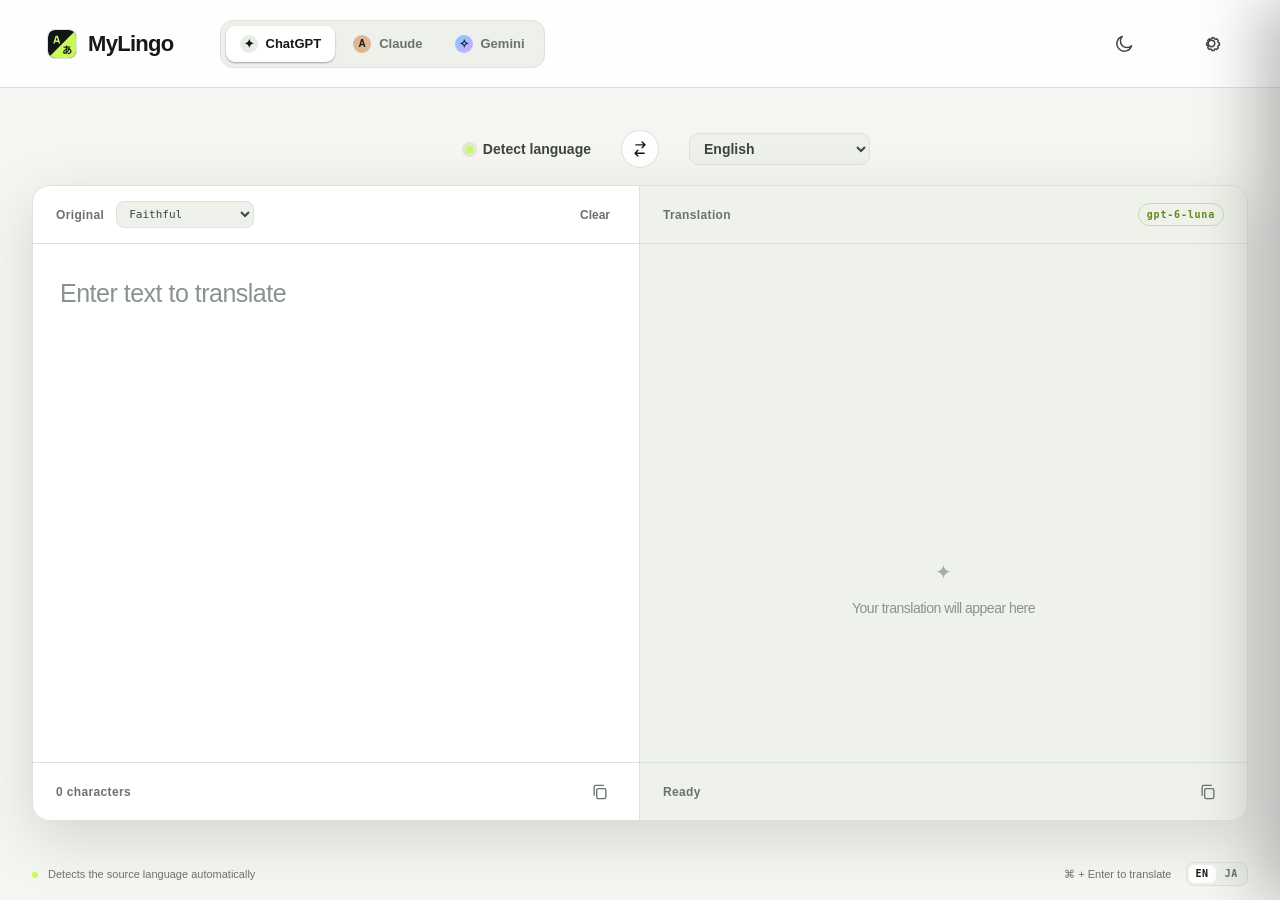
==== commit d822c433: "Web・拡張機能: ヘッダーのロゴを新しいアイコン（A／あ）に変更 - assets/favicon.svg を extension/icons/icon.svg に移し、Webアプリのファビコン・ヘ" ====
--- a/index.html
+++ b/index.html
@@ -6,7 +6,7 @@
     <meta http-equiv="Content-Security-Policy" content="default-src 'self'; script-src 'self'; style-src 'self' https://fonts.googleapis.com; font-src https://fonts.gstatic.com; connect-src 'self' https://api.openai.com https://api.anthropic.com https://generativelanguage.googleapis.com; img-src 'self' data:;" />
     <meta name="theme-color" content="#101416" />
     <title>MyLingo — AI Translator</title>
-    <link rel="icon" type="image/svg+xml" href="assets/favicon.svg" />
+    <link rel="icon" type="image/svg+xml" href="extension/icons/icon.svg" />
     <link rel="preconnect" href="https://fonts.googleapis.com" />
     <link rel="preconnect" href="https://fonts.gstatic.com" crossorigin />
     <link href="https://fonts.googleapis.com/css2?family=DM+Mono:wght@400;500&family=Manrope:wght@400;500;600;700;800&family=Noto+Sans+JP:wght@400;500;600;700&display=swap" rel="stylesheet" />
@@ -16,7 +16,7 @@
     <main class="app-shell">
       <header class="topbar">
         <a class="brand" href="#" aria-label="MyLingo home">
-          <span class="brand-mark"><i></i><i></i><i></i></span>
+          <img class="brand-mark" src="extension/icons/icon.svg" alt="" />
           <span>MyLingo</span>
         </a>
 
--- a/styles.css
+++ b/styles.css
@@ -3,7 +3,7 @@
 * { box-sizing:border-box; } body { margin:0; color:var(--text); background:var(--bg); font-family:Manrope,"Noto Sans JP",sans-serif; min-height:100vh; transition:background-color .2s ease, color .2s ease; }
 button,input,textarea { font:inherit; } button { color:inherit; cursor:pointer; } .app-shell { min-height:100vh; display:flex; flex-direction:column; }
 .topbar { height:88px; padding:0 48px; border-bottom:1px solid var(--line); display:flex; align-items:center; gap:46px; background:var(--topbar-bg); }
-.brand { display:flex; align-items:center; gap:12px; color:var(--text); text-decoration:none; font-size:22px; font-weight:800; letter-spacing:-.7px; } .brand-mark { width:28px; height:28px; display:flex; gap:3px; align-items:flex-end; } .brand-mark i { width:7px; border-radius:6px; background:var(--lime); display:block; } .brand-mark i:nth-child(1){height:13px}.brand-mark i:nth-child(2){height:23px}.brand-mark i:nth-child(3){height:18px}
+.brand { display:flex; align-items:center; gap:12px; color:var(--text); text-decoration:none; font-size:22px; font-weight:800; letter-spacing:-.7px; } .brand-mark { width:28px; height:28px; border-radius:7px; display:block; flex:none; box-shadow:0 0 0 1px var(--line); }
 .provider-switcher { display:flex; gap:4px; padding:5px; border:1px solid var(--line); border-radius:13px; background:var(--chip-bg); } .provider { border:0; background:transparent; border-radius:9px; color:var(--muted); display:flex; gap:8px; align-items:center; padding:9px 14px; font-weight:700; font-size:13px; transition:.2s; } .provider:hover{color:var(--text)} .provider.active { background:var(--chip-active-bg); color:var(--text); box-shadow:0 1px 2px #0005; }
 .provider-orb { width:18px; height:18px; display:grid; place-items:center; border-radius:50%; font-size:12px; line-height:1; } .openai{color:#101516;background:#e7eee7}.anthropic{color:#151617;background:#dfb594;font-size:10px}.gemini{color:#152140;background:linear-gradient(135deg,#80c7ff,#d6aaff)}
 .icon-button { border:1px solid transparent; background:transparent; border-radius:10px; padding:9px; display:grid; place-items:center; } .icon-button:hover { background:var(--surface-2); border-color:var(--line); } .icon-button svg { width:21px; height:21px; fill:none; stroke:currentColor; stroke-width:1.7; stroke-linecap:round; stroke-linejoin:round; } .settings-trigger { color:var(--text-secondary); } .theme-toggle { margin-left:auto; color:var(--text-secondary); } .theme-toggle .icon-moon { display:none; } :root[data-theme="light"] .theme-toggle .icon-sun { display:none; } :root[data-theme="light"] .theme-toggle .icon-moon { display:block; }
@@ -14,4 +14,5 @@
 .scrim{position:fixed;inset:0;background:#0008;opacity:0;visibility:hidden;transition:.25s;z-index:5}.settings-panel{position:fixed;z-index:6;right:0;top:0;height:100dvh;width:min(420px,100vw);background:var(--panel-bg);border-left:1px solid var(--line);padding:36px;transform:translateX(100%);transition:.28s ease;box-shadow:-20px 0 60px #0004;overflow-y:auto}.settings-panel.open{transform:translateX(0)}.scrim.show{opacity:1;visibility:visible}.settings-head{display:flex;justify-content:space-between;align-items:flex-start}.eyebrow{font:10px "DM Mono",monospace;letter-spacing:.12em;color:var(--lime-ink);margin:0 0 8px}.settings-head h2{font-size:25px;margin:0;letter-spacing:-1px}.close-settings{font-size:26px;line-height:20px;color:var(--muted)}.settings-description{margin:32px 0 28px;color:var(--muted-2);font-size:13px;line-height:1.8}.field-label{display:block;color:var(--text-secondary);font-size:12px;font-weight:700;margin:19px 0 9px}.field-label span{color:var(--lime-ink);font-weight:500;margin-left:5px}.key-field{display:flex;border:1px solid var(--line);border-radius:9px;overflow:hidden;background:var(--input-bg)}.key-field input,.model-input{color:var(--text);border:0;outline:0;background:transparent;width:100%;padding:13px;font:13px "DM Mono",monospace}.key-field button{border:0;border-left:1px solid var(--line);background:var(--input-btn-bg);color:var(--input-btn-text);padding:0 12px;font-size:11px}.model-input{border:1px solid var(--line);border-radius:9px}.save-button{border:0;background:var(--lime);color:#17200b;border-radius:9px;width:100%;margin-top:30px;padding:14px;font-size:13px;font-weight:800}.save-button:hover{background:#d5ff78}.security-note{font-size:11px;color:var(--muted-2);line-height:1.7;margin-top:18px}.toast{position:fixed;z-index:10;bottom:26px;left:50%;transform:translate(-50%,20px);background:#e8eee6;color:#172017;font-size:12px;font-weight:700;padding:10px 16px;border-radius:9px;opacity:0;visibility:hidden;transition:.2s}.toast.show{opacity:1;visibility:visible;transform:translate(-50%,0)}
 .locked-state{display:flex;flex-direction:column;align-items:flex-start;gap:14px;font-size:15px;color:var(--text-secondary)}.locked-state p{margin:0}.unlock-button{border:0;background:var(--lime);color:#17200b;border-radius:9px;padding:11px 16px;font-size:13px;font-weight:800}.unlock-button:hover{background:#d5ff78}.unlock-button:disabled{opacity:.5;cursor:progress}.unlock-input{width:min(320px,100%);color:var(--text);background:var(--input-bg);border:1px solid var(--line);border-radius:9px;outline:0;padding:11px 13px;font:13px "DM Mono",monospace}.unlock-input:focus{border-color:var(--lime-border)}.unlock-error{color:var(--error);font-size:13px}.unlock-error:empty{display:none}.vault{margin-top:30px;padding-top:22px;border-top:1px solid var(--line)}.vault-title{font-size:13px;margin:0 0 4px;color:var(--text)}.vault-status{color:var(--muted-2);font-size:12px;line-height:1.8;margin:8px 0 12px}.vault-status.ok{color:var(--lime-ink)}.vault-status.warn{color:var(--warn)}.vault-input{display:block;width:100%;margin-bottom:8px;color:var(--text);background:var(--input-bg);border:1px solid var(--line);border-radius:9px;outline:0;padding:12px 13px;font:13px "DM Mono",monospace}.vault-input:focus{border-color:var(--lime-border)}.vault-buttons{display:flex;flex-wrap:wrap;gap:8px}.vault-button{border:1px solid var(--line);background:var(--input-btn-bg);color:var(--text-secondary);border-radius:9px;padding:10px 14px;font-size:12px;font-weight:700}.vault-button.primary{border-color:transparent;background:var(--lime);color:#17200b}.vault-button:disabled,.vault-link:disabled{opacity:.5;cursor:progress}.vault-link{border:0;background:transparent;color:var(--muted);font-size:11px;padding:10px 0 0;text-decoration:underline}.vault-options{display:grid;gap:6px;margin:12px 0 4px}.vault-option{display:flex;gap:10px;align-items:flex-start;padding:10px 12px;border:1px solid var(--line);border-radius:9px;cursor:pointer}.vault-option:has(input:checked){border-color:var(--lime-border);background:var(--input-bg)}.vault-option:has(input:disabled:not(:checked)){opacity:.5;cursor:not-allowed}.vault-option input{margin:3px 0 0;accent-color:var(--lime-ink)}.vault-option strong{display:block;font-size:12px;color:var(--text)}.vault-option small{display:block;font-size:11px;color:var(--muted-2);line-height:1.6;margin-top:2px}.vault-error{color:var(--error);font-size:12px;line-height:1.7;margin:10px 0 0}
 .footer-end{display:flex;align-items:center;gap:14px}.lang-switch{display:inline-flex;gap:2px;padding:2px;border:1px solid var(--line);border-radius:8px;background:var(--chip-bg)}.lang-switch button{border:0;background:transparent;color:var(--muted);font:700 10px/1 "DM Mono",monospace;letter-spacing:.06em;padding:4px 7px;border-radius:6px;cursor:pointer}.lang-switch button:hover{color:var(--text)}.lang-switch button[aria-pressed="true"]{background:var(--chip-active-bg);color:var(--text)}
-@media (max-width:720px){.topbar{height:auto;padding:18px 20px;gap:15px}.provider-switcher{margin-left:auto}.provider{padding:8px}.provider:not(.active){font-size:0}.provider:not(.active) .provider-orb{font-size:12px}.theme-toggle{margin-left:0}.workspace{width:calc(100% - 28px);padding-top:24px}.panes{grid-template-columns:1fr;overflow:visible;border-radius:14px}.pane{min-height:360px}.input-pane{border-right:0;border-bottom:1px solid var(--line)}.language-strip{margin-bottom:12px}.source-language{justify-content:flex-start}.target-language{justify-content:flex-end;flex-wrap:wrap;gap:6px;padding-left:0}.source-language{padding-right:0;white-space:nowrap}.target-select,.custom-target{width:100%}textarea,.translation{font-size:20px;padding:22px}.translation{min-height:230px}footer{width:calc(100% - 28px);font-size:10px;gap:10px}.footer-end>span:first-child{display:none}.settings-panel{padding:28px 22px}}
+@media (max-width:720px){.topbar{height:auto;padding:18px 14px;gap:10px}.brand>span:not(.brand-mark){display:none}.provider-switcher{margin-left:auto}.provider{padding:8px}.provider:not(.active){font-size:0}.provider:not(.active) .provider-orb{font-size:12px}.theme-toggle{margin-left:0}.workspace{width:calc(100% - 28px);padding-top:24px}.panes{grid-template-columns:1fr;overflow:visible;border-radius:14px}.pane{min-height:360px}.input-pane{border-right:0;border-bottom:1px solid var(--line)}.language-strip{margin-bottom:12px}.source-language{justify-content:flex-start}.target-language{justify-content:flex-end;flex-wrap:wrap;gap:6px;padding-left:0}.source-language{padding-right:0;white-space:nowrap}.target-select,.custom-target{width:100%}textarea,.translation{font-size:20px;padding:22px}.translation{min-height:230px}footer{width:calc(100% - 28px);font-size:10px;gap:10px}.footer-end>span:first-child{display:none}.settings-panel{padding:28px 22px}}
+@media (max-width:380px){.provider.active{font-size:0;gap:0}.provider.active .provider-orb{font-size:12px}.provider.active .anthropic{font-size:10px}}
